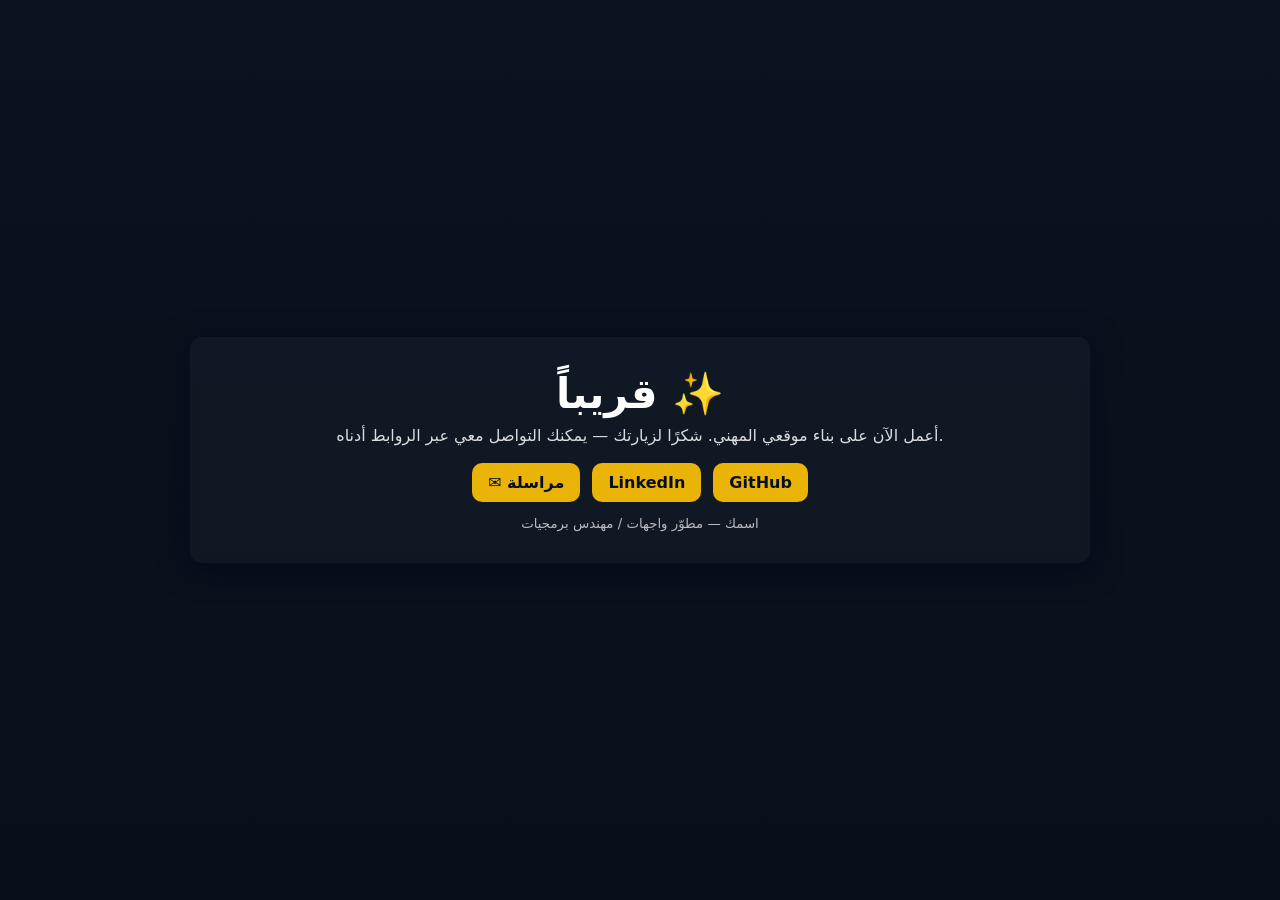
==== index.html @ 77dde168 "#1, feat, add random AI generated Coming soon page" ====
<!doctype html>
<html lang="ar">
<head>
  <meta charset="utf-8" />
  <meta name="viewport" content="width=device-width,initial-scale=1" />
  <title>قريباً — [isaif.om]</title>
  <style>
    :root{--bg:#0b1220;--card:#0f1724;--accent:#eab308}
    *{box-sizing:border-box;margin:0;padding:0}
    body{font-family:system-ui,-apple-system,"Segoe UI",Roboto,"Noto Sans",Arial;min-height:100vh;
         display:flex;align-items:center;justify-content:center;background:linear-gradient(180deg,var(--bg),#07101a);color:#fff;padding:24px}
    .card{max-width:900px;width:100%;background:rgba(255,255,255,0.03);padding:32px;border-radius:12px;backdrop-filter:blur(6px);
          box-shadow:0 6px 30px rgba(2,6,23,0.6);text-align:center}
    h1{font-size:2.2rem;margin-bottom:8px}
    p.lead{opacity:.85;margin-bottom:18px}
    .links{display:flex;gap:12px;justify-content:center;flex-wrap:wrap;margin-top:18px}
    .btn{padding:10px 16px;border-radius:10px;background:var(--accent);color:#07101a;font-weight:600;text-decoration:none}
    small{display:block;margin-top:14px;opacity:.7}
    @media(min-width:700px){h1{font-size:2.6rem}}
  </style>
</head>
<body>
  <div class="card">
    <h1>قريباً ✨</h1>
    <p class="lead">أعمل الآن على بناء موقعي المهني. شكرًا لزيارتك — يمكنك التواصل معي عبر الروابط أدناه.</p>

    <div class="links">
      <a class="btn" href="mailto:saifh.hamami@gmail.com">✉️ مراسلة</a>
      <a class="btn" href="www.linkedin.com/in/saif-al-hamami" target="_blank" rel="noopener">LinkedIn</a>
      <a class="btn" href="https://github.com/Saif-hamed" target="_blank" rel="noopener">GitHub</a>
    </div>

    <small>اسمك — مطوّر واجهات / مهندس برمجيات</small>
  </div>
</body>
</html>
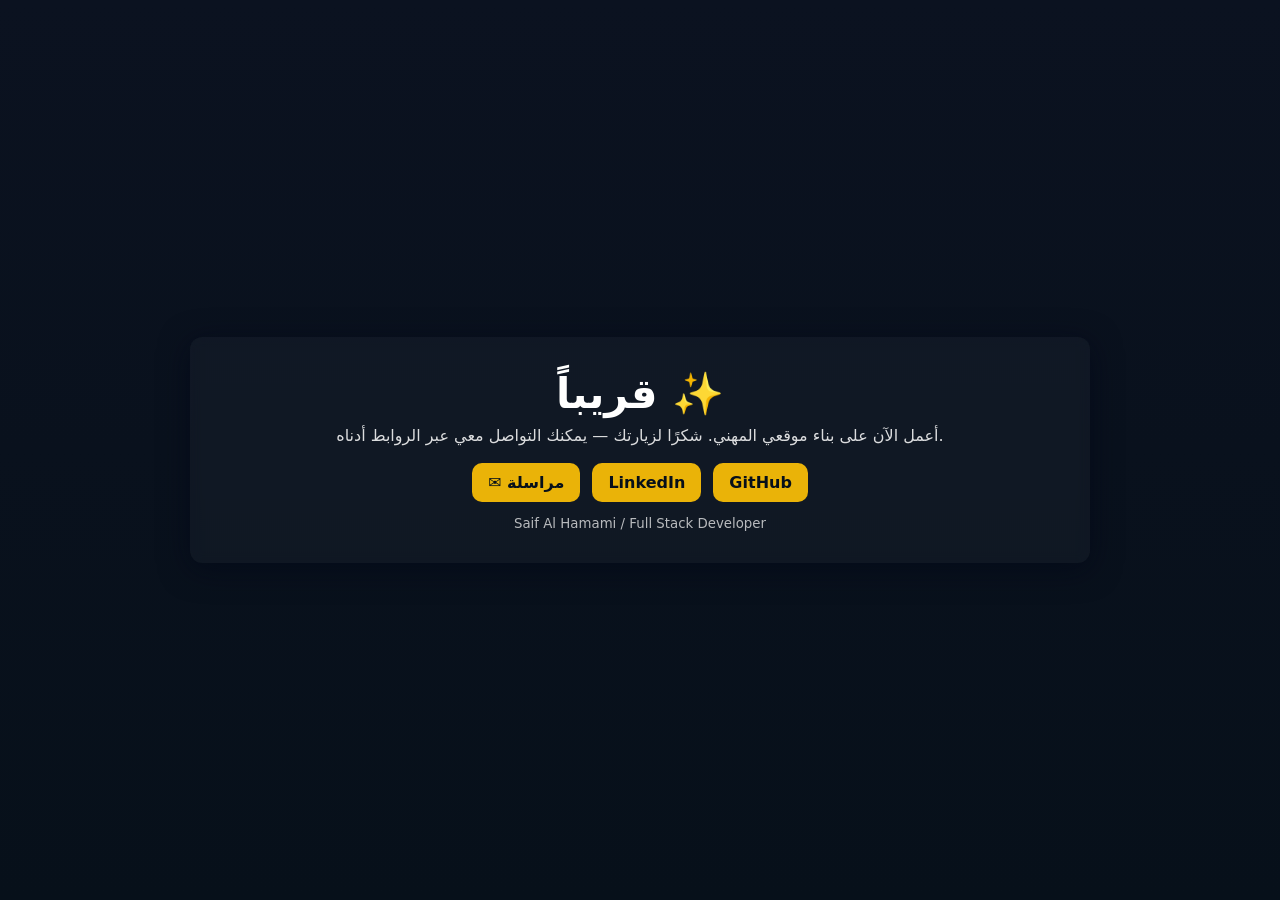
==== commit c184ced3: "#3, change the name" ====
--- a/index.html
+++ b/index.html
@@ -26,11 +26,11 @@
 
     <div class="links">
       <a class="btn" href="mailto:saifh.hamami@gmail.com">✉️ مراسلة</a>
-      <a class="btn" href="www.linkedin.com/in/saif-al-hamami" target="_blank" rel="noopener">LinkedIn</a>
+      <a class="btn" href="https://www.linkedin.com/in/saif-al-hamami" target="_blank" rel="noopener">LinkedIn</a>
       <a class="btn" href="https://github.com/Saif-hamed" target="_blank" rel="noopener">GitHub</a>
     </div>
 
-    <small>اسمك — مطوّر واجهات / مهندس برمجيات</small>
+    <small>Saif Al Hamami / Full Stack Developer</small>
   </div>
 </body>
 </html>
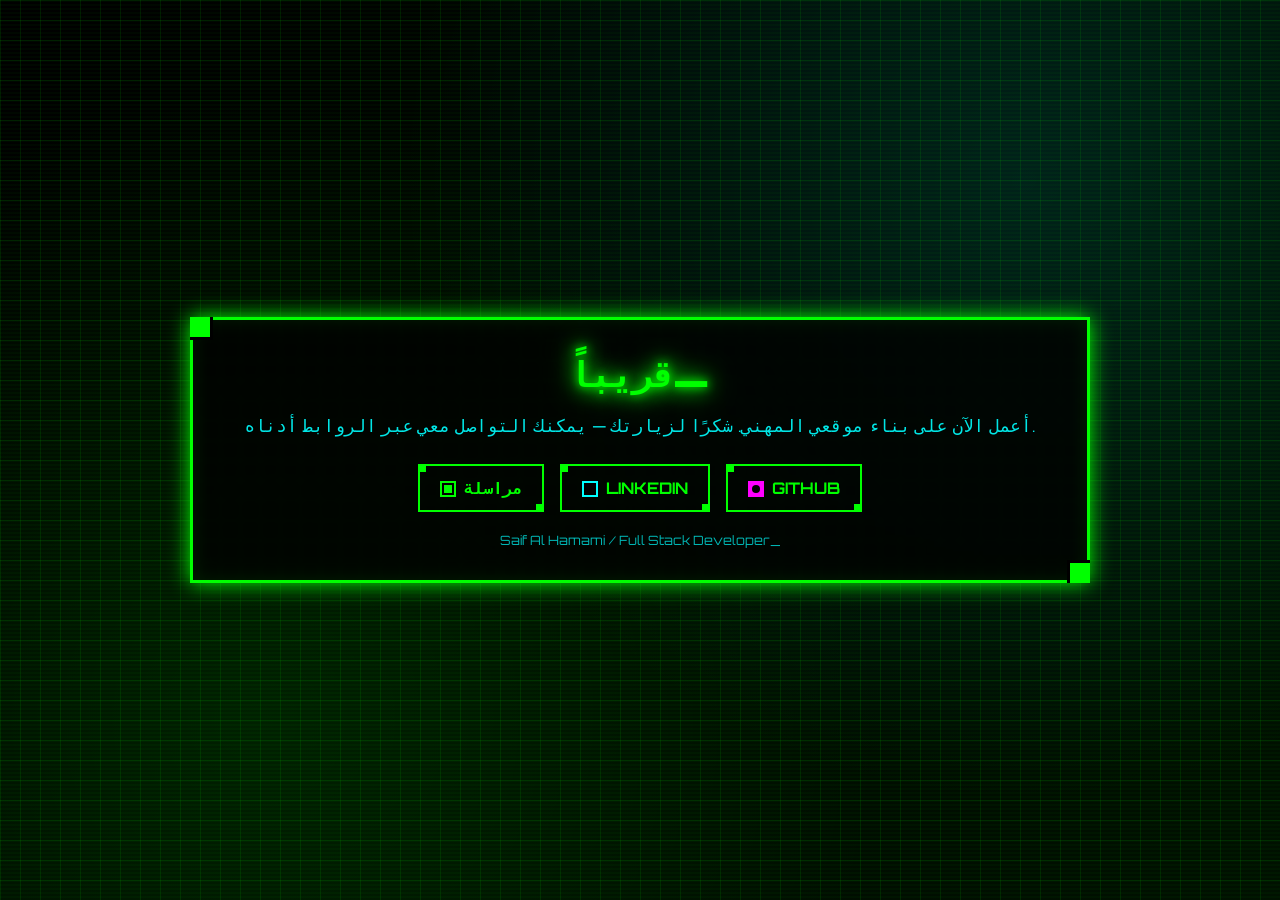
==== commit 47c05c0b: "#4, change theme" ====
--- a/index.html
+++ b/index.html
@@ -4,33 +4,479 @@
   <meta charset="utf-8" />
   <meta name="viewport" content="width=device-width,initial-scale=1" />
   <title>قريباً — [isaif.om]</title>
+  <link rel="preconnect" href="https://fonts.googleapis.com">
+  <link rel="preconnect" href="https://fonts.gstatic.com" crossorigin>
+  <link href="https://fonts.googleapis.com/css2?family=Orbitron:wght@400;700;900&family=Press+Start+2P&display=swap" rel="stylesheet">
   <style>
-    :root{--bg:#0b1220;--card:#0f1724;--accent:#eab308}
-    *{box-sizing:border-box;margin:0;padding:0}
-    body{font-family:system-ui,-apple-system,"Segoe UI",Roboto,"Noto Sans",Arial;min-height:100vh;
-         display:flex;align-items:center;justify-content:center;background:linear-gradient(180deg,var(--bg),#07101a);color:#fff;padding:24px}
-    .card{max-width:900px;width:100%;background:rgba(255,255,255,0.03);padding:32px;border-radius:12px;backdrop-filter:blur(6px);
-          box-shadow:0 6px 30px rgba(2,6,23,0.6);text-align:center}
-    h1{font-size:2.2rem;margin-bottom:8px}
-    p.lead{opacity:.85;margin-bottom:18px}
-    .links{display:flex;gap:12px;justify-content:center;flex-wrap:wrap;margin-top:18px}
-    .btn{padding:10px 16px;border-radius:10px;background:var(--accent);color:#07101a;font-weight:600;text-decoration:none}
-    small{display:block;margin-top:14px;opacity:.7}
-    @media(min-width:700px){h1{font-size:2.6rem}}
+    :root{
+      --bg-primary: #000000;
+      --bg-secondary: #001100;
+      --accent-green: #00FF00;
+      --accent-cyan: #00FFFF;
+      --accent-magenta: #FF00FF;
+      --accent-amber: #FFB000;
+      --text-primary: #00FF00;
+      --text-secondary: #00FFFF;
+      --border-color: #333333;
+    }
+    
+    * {
+      box-sizing: border-box;
+      margin: 0;
+      padding: 0;
+      image-rendering: pixelated;
+      image-rendering: -moz-crisp-edges;
+      image-rendering: crisp-edges;
+    }
+    
+    body {
+      font-family: 'Orbitron', monospace;
+      min-height: 100vh;
+      display: flex;
+      align-items: center;
+      justify-content: center;
+      background: 
+        radial-gradient(circle at 20% 80%, rgba(0, 255, 0, 0.1) 0%, transparent 50%),
+        radial-gradient(circle at 80% 20%, rgba(0, 255, 255, 0.1) 0%, transparent 50%),
+        linear-gradient(135deg, var(--bg-primary) 0%, var(--bg-secondary) 100%);
+      color: var(--text-primary);
+      padding: 24px;
+      position: relative;
+      overflow-x: hidden;
+    }
+    
+    /* Pixelated grid background */
+    body::before {
+      content: '';
+      position: fixed;
+      top: 0;
+      left: 0;
+      width: 100%;
+      height: 100%;
+      background-image: 
+        linear-gradient(rgba(0, 255, 0, 0.1) 1px, transparent 1px),
+        linear-gradient(90deg, rgba(0, 255, 0, 0.1) 1px, transparent 1px);
+      background-size: 20px 20px;
+      z-index: -1;
+      animation: grid-move 20s linear infinite;
+    }
+    
+    /* CRT scan lines effect */
+    body::after {
+      content: '';
+      position: fixed;
+      top: 0;
+      left: 0;
+      width: 100%;
+      height: 100%;
+      background: repeating-linear-gradient(
+        0deg,
+        transparent,
+        transparent 2px,
+        rgba(0, 255, 0, 0.03) 2px,
+        rgba(0, 255, 0, 0.03) 4px
+      );
+      z-index: -1;
+      pointer-events: none;
+    }
+    
+    @keyframes grid-move {
+      0% { transform: translate(0, 0); }
+      100% { transform: translate(20px, 20px); }
+    }
+    
+    .card {
+      max-width: 900px;
+      width: 100%;
+      background: rgba(0, 0, 0, 0.8);
+      padding: 32px;
+      border: 3px solid var(--accent-green);
+      border-radius: 0;
+      text-align: center;
+      position: relative;
+      box-shadow: 
+        0 0 20px var(--accent-green),
+        inset 0 0 20px rgba(0, 255, 0, 0.1);
+      backdrop-filter: blur(2px);
+    }
+    
+    /* Pixelated corner decorations */
+    .card::before,
+    .card::after {
+      content: '';
+      position: absolute;
+      width: 20px;
+      height: 20px;
+      background: var(--accent-green);
+    }
+    
+    .card::before {
+      top: -3px;
+      left: -3px;
+      border-right: 3px solid var(--bg-primary);
+      border-bottom: 3px solid var(--bg-primary);
+    }
+    
+    .card::after {
+      bottom: -3px;
+      right: -3px;
+      border-left: 3px solid var(--bg-primary);
+      border-top: 3px solid var(--bg-primary);
+    }
+    
+    h1 {
+      font-family: 'Press Start 2P', monospace;
+      font-size: 1.8rem;
+      margin-bottom: 16px;
+      color: var(--accent-green);
+      text-shadow: 
+        0 0 10px var(--accent-green),
+        0 0 20px var(--accent-green),
+        0 0 30px var(--accent-green);
+      animation: glow-pulse 2s ease-in-out infinite alternate;
+    }
+    
+    @keyframes glow-pulse {
+      from { 
+        text-shadow: 
+          0 0 10px var(--accent-green),
+          0 0 20px var(--accent-green),
+          0 0 30px var(--accent-green);
+      }
+      to { 
+        text-shadow: 
+          0 0 20px var(--accent-green),
+          0 0 30px var(--accent-green),
+          0 0 40px var(--accent-green);
+      }
+    }
+    
+    p.lead {
+      color: var(--text-secondary);
+      margin-bottom: 24px;
+      font-size: 1rem;
+      line-height: 1.6;
+      opacity: 0.9;
+    }
+    
+    .links {
+      display: flex;
+      gap: 16px;
+      justify-content: center;
+      flex-wrap: wrap;
+      margin-top: 24px;
+    }
+    
+    .btn {
+      padding: 12px 20px;
+      border: 2px solid var(--accent-green);
+      background: transparent;
+      color: var(--accent-green);
+      font-family: 'Orbitron', monospace;
+      font-weight: 700;
+      text-decoration: none;
+      text-transform: uppercase;
+      position: relative;
+      transition: all 0.3s ease;
+      border-radius: 0;
+      cursor: pointer;
+      display: inline-block;
+    }
+    
+    .btn:hover {
+      background: var(--accent-green);
+      color: var(--bg-primary);
+      box-shadow: 
+        0 0 15px var(--accent-green),
+        inset 0 0 15px rgba(0, 255, 0, 0.3);
+      transform: translateY(-2px);
+    }
+    
+    .btn:active {
+      transform: translateY(0);
+    }
+    
+    /* Pixelated button corners */
+    .btn::before,
+    .btn::after {
+      content: '';
+      position: absolute;
+      width: 8px;
+      height: 8px;
+      background: var(--accent-green);
+    }
+    
+    .btn::before {
+      top: -2px;
+      left: -2px;
+    }
+    
+    .btn::after {
+      bottom: -2px;
+      right: -2px;
+    }
+    
+    .btn:hover::before,
+    .btn:hover::after {
+      background: var(--bg-primary);
+    }
+    
+    small {
+      display: block;
+      margin-top: 20px;
+      opacity: 0.7;
+      color: var(--accent-cyan);
+      font-size: 0.8rem;
+    }
+    
+    /* Blinking cursor effect */
+    .cursor-blink {
+      animation: blink 1s infinite;
+    }
+    
+    @keyframes blink {
+      0%, 50% { opacity: 1; }
+      51%, 100% { opacity: 0; }
+    }
+    
+    /* Pixel art icons */
+    .pixel-icon {
+      display: inline-block;
+      width: 16px;
+      height: 16px;
+      margin-right: 8px;
+      vertical-align: middle;
+    }
+    
+    .icon-email {
+      background: var(--accent-green);
+      position: relative;
+    }
+    
+    .icon-email::before {
+      content: '';
+      position: absolute;
+      top: 2px;
+      left: 2px;
+      right: 2px;
+      bottom: 2px;
+      border: 2px solid var(--bg-primary);
+    }
+    
+    .icon-linkedin {
+      background: var(--accent-cyan);
+      position: relative;
+    }
+    
+    .icon-linkedin::before {
+      content: '';
+      position: absolute;
+      top: 2px;
+      left: 2px;
+      right: 2px;
+      bottom: 2px;
+      background: var(--bg-primary);
+    }
+    
+    .icon-github {
+      background: var(--accent-magenta);
+      position: relative;
+    }
+    
+    .icon-github::before {
+      content: '';
+      position: absolute;
+      top: 4px;
+      left: 4px;
+      right: 4px;
+      bottom: 4px;
+      background: var(--bg-primary);
+      border-radius: 50%;
+    }
+    
+    /* Programming code tiles animation */
+    .code-tile {
+      position: fixed;
+      pointer-events: none;
+      z-index: 1000;
+      font-family: 'Press Start 2P', monospace;
+      font-size: 8px;
+      color: var(--accent-green);
+      text-shadow: 0 0 5px var(--accent-green);
+      opacity: 0;
+      animation: tile-fade 3s ease-out forwards;
+      user-select: none;
+      background: rgba(0, 0, 0, 0.8);
+      padding: 2px 4px;
+      border: 1px solid var(--accent-green);
+      border-radius: 0;
+      white-space: nowrap;
+    }
+    
+    @keyframes tile-fade {
+      0% {
+        opacity: 1;
+        transform: translateY(0) scale(1);
+      }
+      100% {
+        opacity: 0;
+        transform: translateY(-50px) scale(0.8);
+      }
+    }
+    
+    /* Different colors for different code types */
+    .code-tile.html { color: #FF6B6B; text-shadow: 0 0 5px #FF6B6B; border-color: #FF6B6B; }
+    .code-tile.css { color: #4ECDC4; text-shadow: 0 0 5px #4ECDC4; border-color: #4ECDC4; }
+    .code-tile.js { color: #FFE66D; text-shadow: 0 0 5px #FFE66D; border-color: #FFE66D; }
+    .code-tile.python { color: #95E1D3; text-shadow: 0 0 5px #95E1D3; border-color: #95E1D3; }
+    .code-tile.sql { color: #F38BA8; text-shadow: 0 0 5px #F38BA8; border-color: #F38BA8; }
+    .code-tile.git { color: #FFB6C1; text-shadow: 0 0 5px #FFB6C1; border-color: #FFB6C1; }
+    
+    /* Responsive design */
+    @media (min-width: 700px) {
+      h1 { font-size: 2.2rem; }
+      p.lead { font-size: 1.1rem; }
+    }
+    
+    @media (max-width: 600px) {
+      .links {
+        flex-direction: column;
+        align-items: center;
+      }
+      .btn {
+        width: 200px;
+      }
+      .code-tile {
+        font-size: 6px;
+      }
+    }
   </style>
 </head>
 <body>
   <div class="card">
-    <h1>قريباً ✨</h1>
+    <h1>قريباً<span class="cursor-blink">_</span></h1>
     <p class="lead">أعمل الآن على بناء موقعي المهني. شكرًا لزيارتك — يمكنك التواصل معي عبر الروابط أدناه.</p>
 
     <div class="links">
-      <a class="btn" href="mailto:saifh.hamami@gmail.com">✉️ مراسلة</a>
-      <a class="btn" href="https://www.linkedin.com/in/saif-al-hamami" target="_blank" rel="noopener">LinkedIn</a>
-      <a class="btn" href="https://github.com/Saif-hamed" target="_blank" rel="noopener">GitHub</a>
+      <a class="btn" href="mailto:saifh.hamami@gmail.com">
+        <span class="pixel-icon icon-email"></span>مراسلة
+      </a>
+      <a class="btn" href="https://www.linkedin.com/in/saif-al-hamami" target="_blank" rel="noopener">
+        <span class="pixel-icon icon-linkedin"></span>LinkedIn
+      </a>
+      <a class="btn" href="https://github.com/Saif-hamed" target="_blank" rel="noopener">
+        <span class="pixel-icon icon-github"></span>GitHub
+      </a>
     </div>
 
-    <small>Saif Al Hamami / Full Stack Developer</small>
+    <small>Saif Al Hamami / Full Stack Developer<span class="cursor-blink">_</span></small>
   </div>
+
+  <script>
+    // Programming code snippets for the mouse animation
+    const codeSnippets = {
+      html: [
+        '<div>', '</div>', '<span>', '<p>', '<h1>', '<a href>', '<img src>', '<button>', '<input>', '<form>',
+        '<nav>', '<header>', '<footer>', '<section>', '<article>', '<aside>', '<main>', '<canvas>'
+      ],
+      css: [
+        'color: #fff', 'background: #000', 'margin: 0', 'padding: 10px', 'border: 1px', 'display: flex',
+        'position: absolute', 'width: 100%', 'height: 100vh', 'font-size: 16px', 'text-align: center',
+        'border-radius: 5px', 'box-shadow: 0 0', 'transition: all', 'animation: fade', '@media (max-width)',
+        'grid-template-columns', 'flex-direction: column', 'justify-content: center', 'align-items: center'
+      ],
+      js: [
+        'function() {}', 'const x = 0', 'let y = []', 'if (true) {}', 'for (let i = 0)', 'console.log()',
+        'document.querySelector', 'addEventListener', 'setTimeout(() =>', 'Promise.resolve', 'async function',
+        'try { } catch', 'return false', 'JSON.parse()', 'Math.random()', 'Date.now()', 'localStorage.setItem',
+        'fetch(url)', 'then(response =>', 'catch(error =>'
+      ],
+      python: [
+        'def function():', 'import os', 'from typing import', 'if __name__ == "__main__":', 'try: except:',
+        'for i in range():', 'list.append()', 'dict.get()', 'str.split()', 'len(array)', 'print("hello")',
+        'class MyClass:', 'self.variable =', 'return True', 'lambda x: x', 'with open() as f:', 'json.loads()',
+        'requests.get()', 'pandas.DataFrame', 'numpy.array'
+      ],
+      sql: [
+        'SELECT * FROM', 'WHERE id = 1', 'INSERT INTO table', 'UPDATE table SET', 'DELETE FROM table',
+        'JOIN table ON', 'GROUP BY column', 'ORDER BY name', 'LIMIT 10', 'COUNT(*)', 'SUM(price)',
+        'AVG(rating)', 'MAX(date)', 'MIN(value)', 'DISTINCT name', 'HAVING count > 5', 'UNION SELECT',
+        'CREATE TABLE', 'ALTER TABLE', 'DROP TABLE'
+      ],
+      git: [
+        'git init', 'git add .', 'git commit -m', 'git push origin', 'git pull origin', 'git status',
+        'git log --oneline', 'git branch', 'git checkout', 'git merge', 'git clone', 'git remote add',
+        'git fetch', 'git rebase', 'git stash', 'git diff', 'git reset --hard', 'git revert'
+      ]
+    };
+
+    let mouseX = 0;
+    let mouseY = 0;
+    let animationTimeout;
+
+    // Track mouse movement
+    document.addEventListener('mousemove', (e) => {
+      mouseX = e.clientX;
+      mouseY = e.clientY;
+      
+      // Clear existing timeout
+      clearTimeout(animationTimeout);
+      
+      // Start animation with delay
+      animationTimeout = setTimeout(() => {
+        createCodeTile();
+      }, 100);
+    });
+
+    function createCodeTile() {
+      // Get random code type
+      const codeTypes = Object.keys(codeSnippets);
+      const randomType = codeTypes[Math.floor(Math.random() * codeTypes.length)];
+      
+      // Get random snippet from that type
+      const snippets = codeSnippets[randomType];
+      const randomSnippet = snippets[Math.floor(Math.random() * snippets.length)];
+      
+      // Create tile element
+      const tile = document.createElement('div');
+      tile.className = `code-tile ${randomType}`;
+      tile.textContent = randomSnippet;
+      
+      // Position tile near mouse with some randomness
+      const offsetX = (Math.random() - 0.5) * 100;
+      const offsetY = (Math.random() - 0.5) * 100;
+      
+      tile.style.left = (mouseX + offsetX) + 'px';
+      tile.style.top = (mouseY + offsetY) + 'px';
+      
+      // Add to page
+      document.body.appendChild(tile);
+      
+      // Remove tile after animation completes
+      setTimeout(() => {
+        if (tile.parentNode) {
+          tile.parentNode.removeChild(tile);
+        }
+      }, 3000);
+    }
+
+    // Add some initial tiles on page load
+    window.addEventListener('load', () => {
+      for (let i = 0; i < 5; i++) {
+        setTimeout(() => {
+          createCodeTile();
+        }, i * 500);
+      }
+    });
+
+    // Create tiles periodically even without mouse movement
+    setInterval(() => {
+      if (Math.random() < 0.3) { // 30% chance every 2 seconds
+        mouseX = Math.random() * window.innerWidth;
+        mouseY = Math.random() * window.innerHeight;
+        createCodeTile();
+      }
+    }, 2000);
+  </script>
 </body>
 </html>
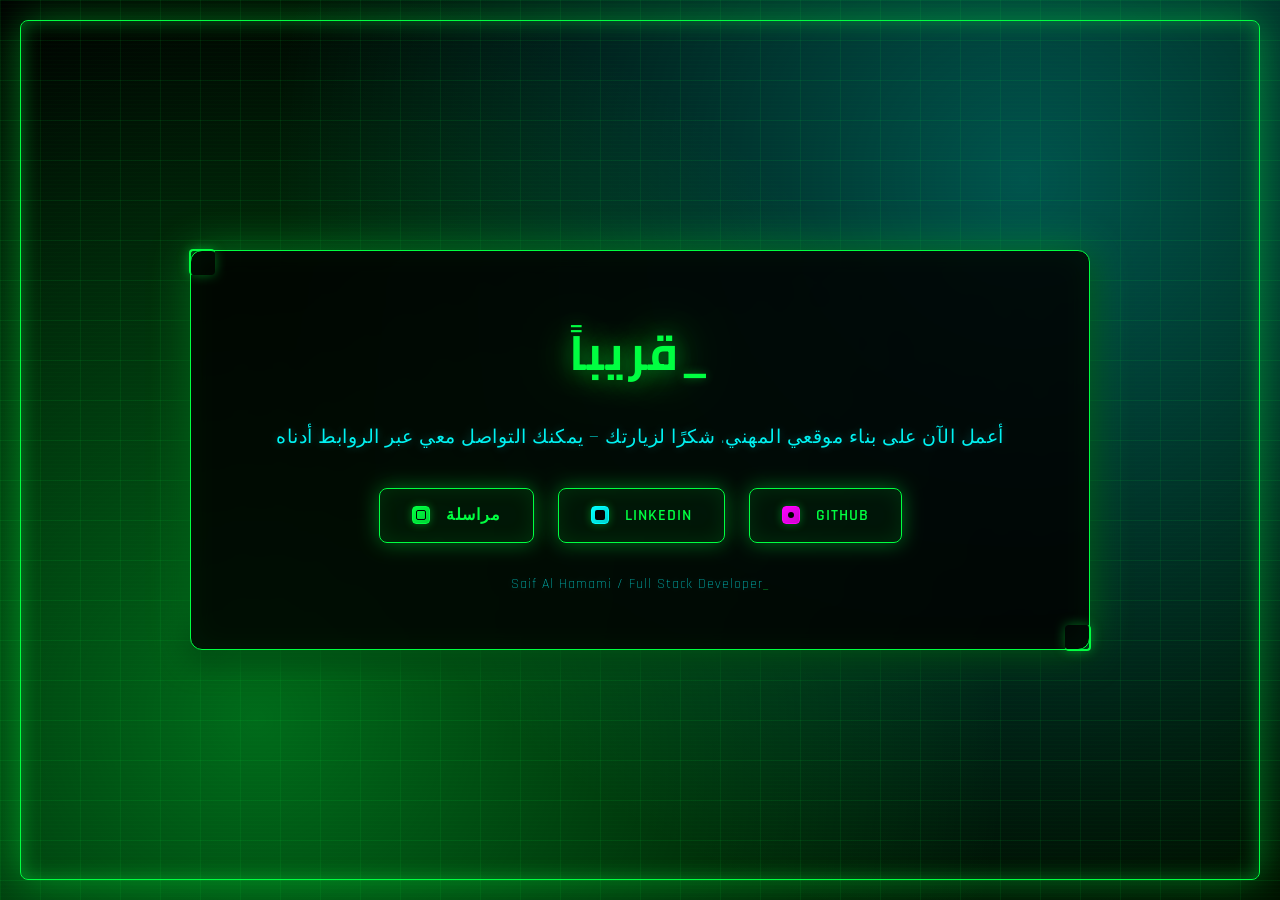
==== commit 80b0fef7: "#5, enhance the theme" ====
--- a/index.html
+++ b/index.html
@@ -6,38 +6,40 @@
   <title>قريباً — [isaif.om]</title>
   <link rel="preconnect" href="https://fonts.googleapis.com">
   <link rel="preconnect" href="https://fonts.gstatic.com" crossorigin>
-  <link href="https://fonts.googleapis.com/css2?family=Orbitron:wght@400;700;900&family=Press+Start+2P&display=swap" rel="stylesheet">
+  <link href="https://fonts.googleapis.com/css2?family=Cairo:wght@300;400;600;700&family=Orbitron:wght@400;700;900&family=Rajdhani:wght@300;400;500;600;700&display=swap" rel="stylesheet">
   <style>
     :root{
       --bg-primary: #000000;
       --bg-secondary: #001100;
-      --accent-green: #00FF00;
+      --accent-green: #00FF41;
       --accent-cyan: #00FFFF;
       --accent-magenta: #FF00FF;
       --accent-amber: #FFB000;
-      --text-primary: #00FF00;
+      --text-primary: #00FF41;
       --text-secondary: #00FFFF;
       --border-color: #333333;
+      --glow-primary: rgba(0, 255, 65, 0.4);
+      --glow-secondary: rgba(0, 255, 255, 0.3);
+      --shadow-deep: rgba(0, 0, 0, 0.8);
     }
     
     * {
       box-sizing: border-box;
       margin: 0;
       padding: 0;
-      image-rendering: pixelated;
-      image-rendering: -moz-crisp-edges;
-      image-rendering: crisp-edges;
+      -webkit-font-smoothing: antialiased;
+      -moz-osx-font-smoothing: grayscale;
     }
     
     body {
-      font-family: 'Orbitron', monospace;
+      font-family: 'Rajdhani', sans-serif;
       min-height: 100vh;
       display: flex;
       align-items: center;
       justify-content: center;
       background: 
-        radial-gradient(circle at 20% 80%, rgba(0, 255, 0, 0.1) 0%, transparent 50%),
-        radial-gradient(circle at 80% 20%, rgba(0, 255, 255, 0.1) 0%, transparent 50%),
+        radial-gradient(circle at 20% 80%, var(--glow-primary) 0%, transparent 60%),
+        radial-gradient(circle at 80% 20%, var(--glow-secondary) 0%, transparent 60%),
         linear-gradient(135deg, var(--bg-primary) 0%, var(--bg-secondary) 100%);
       color: var(--text-primary);
       padding: 24px;
@@ -45,7 +47,7 @@
       overflow-x: hidden;
     }
     
-    /* Pixelated grid background */
+    /* Animated grid background with soft glow */
     body::before {
       content: '';
       position: fixed;
@@ -54,14 +56,15 @@
       width: 100%;
       height: 100%;
       background-image: 
-        linear-gradient(rgba(0, 255, 0, 0.1) 1px, transparent 1px),
-        linear-gradient(90deg, rgba(0, 255, 0, 0.1) 1px, transparent 1px);
-      background-size: 20px 20px;
-      z-index: -1;
-      animation: grid-move 20s linear infinite;
-    }
-    
-    /* CRT scan lines effect */
+        linear-gradient(rgba(0, 255, 65, 0.08) 1px, transparent 1px),
+        linear-gradient(90deg, rgba(0, 255, 65, 0.08) 1px, transparent 1px);
+      background-size: 40px 40px;
+      z-index: -2;
+      animation: grid-move 30s linear infinite;
+      filter: blur(0.5px);
+    }
+    
+    /* Animated scanlines with subtle glow */
     body::after {
       content: '';
       position: fixed;
@@ -72,290 +75,432 @@
       background: repeating-linear-gradient(
         0deg,
         transparent,
-        transparent 2px,
-        rgba(0, 255, 0, 0.03) 2px,
-        rgba(0, 255, 0, 0.03) 4px
+        transparent 3px,
+        rgba(0, 255, 65, 0.02) 3px,
+        rgba(0, 255, 65, 0.02) 4px
       );
       z-index: -1;
       pointer-events: none;
+      animation: scanline-move 2s linear infinite;
+    }
+    
+    /* Viewport frame */
+    .viewport-frame {
+      position: fixed;
+      top: 20px;
+      left: 20px;
+      right: 20px;
+      bottom: 20px;
+      border: 1px solid var(--accent-green);
+      border-radius: 8px;
+      z-index: 10;
+      pointer-events: none;
+      box-shadow: 
+        inset 0 0 20px var(--glow-primary),
+        0 0 40px var(--glow-primary);
+      animation: frame-pulse 4s ease-in-out infinite alternate;
     }
     
     @keyframes grid-move {
       0% { transform: translate(0, 0); }
-      100% { transform: translate(20px, 20px); }
+      100% { transform: translate(40px, 40px); }
+    }
+    
+    @keyframes scanline-move {
+      0% { transform: translateY(0); }
+      100% { transform: translateY(4px); }
+    }
+    
+    @keyframes frame-pulse {
+      0% { 
+        box-shadow: 
+          inset 0 0 20px var(--glow-primary),
+          0 0 40px var(--glow-primary);
+      }
+      100% { 
+        box-shadow: 
+          inset 0 0 30px var(--glow-primary),
+          0 0 60px var(--glow-primary);
+      }
     }
     
     .card {
       max-width: 900px;
       width: 100%;
-      background: rgba(0, 0, 0, 0.8);
-      padding: 32px;
-      border: 3px solid var(--accent-green);
-      border-radius: 0;
+      background: rgba(0, 0, 0, 0.85);
+      padding: 48px 40px;
+      border: 1px solid var(--accent-green);
+      border-radius: 12px;
       text-align: center;
       position: relative;
       box-shadow: 
-        0 0 20px var(--accent-green),
-        inset 0 0 20px rgba(0, 255, 0, 0.1);
-      backdrop-filter: blur(2px);
-    }
-    
-    /* Pixelated corner decorations */
+        0 0 40px var(--glow-primary),
+        inset 0 0 30px rgba(0, 255, 65, 0.05),
+        0 8px 32px var(--shadow-deep);
+      backdrop-filter: blur(8px);
+      animation: card-glow 3s ease-in-out infinite alternate;
+      transform: translateY(0);
+      transition: all 0.3s ease;
+    }
+    
+    .card:hover {
+      transform: translateY(-4px);
+      box-shadow: 
+        0 0 60px var(--glow-primary),
+        inset 0 0 40px rgba(0, 255, 65, 0.08),
+        0 12px 48px var(--shadow-deep);
+    }
+    
+    /* Cyber corner decorations */
     .card::before,
     .card::after {
       content: '';
       position: absolute;
-      width: 20px;
-      height: 20px;
-      background: var(--accent-green);
+      width: 24px;
+      height: 24px;
+      border: 2px solid var(--accent-green);
+      border-radius: 4px;
+      box-shadow: 0 0 12px var(--glow-primary);
     }
     
     .card::before {
-      top: -3px;
-      left: -3px;
-      border-right: 3px solid var(--bg-primary);
-      border-bottom: 3px solid var(--bg-primary);
+      top: -2px;
+      left: -2px;
+      border-right: none;
+      border-bottom: none;
     }
     
     .card::after {
-      bottom: -3px;
-      right: -3px;
-      border-left: 3px solid var(--bg-primary);
-      border-top: 3px solid var(--bg-primary);
+      bottom: -2px;
+      right: -2px;
+      border-left: none;
+      border-top: none;
+    }
+    
+    @keyframes card-glow {
+      0% { 
+        box-shadow: 
+          0 0 40px var(--glow-primary),
+          inset 0 0 30px rgba(0, 255, 65, 0.05),
+          0 8px 32px var(--shadow-deep);
+      }
+      100% { 
+        box-shadow: 
+          0 0 60px var(--glow-primary),
+          inset 0 0 40px rgba(0, 255, 65, 0.08),
+          0 8px 32px var(--shadow-deep);
+      }
     }
     
     h1 {
-      font-family: 'Press Start 2P', monospace;
-      font-size: 1.8rem;
-      margin-bottom: 16px;
+      font-family: 'Cairo', sans-serif;
+      font-weight: 700;
+      font-size: 2.5rem;
+      margin-bottom: 24px;
       color: var(--accent-green);
       text-shadow: 
-        0 0 10px var(--accent-green),
-        0 0 20px var(--accent-green),
-        0 0 30px var(--accent-green);
-      animation: glow-pulse 2s ease-in-out infinite alternate;
+        0 0 20px var(--glow-primary),
+        0 0 40px var(--glow-primary),
+        0 0 60px var(--glow-primary);
+      animation: glow-pulse 3s ease-in-out infinite alternate;
+      position: relative;
+      letter-spacing: 2px;
+    }
+    
+    /* Animated underline for Arabic text */
+    h1::after {
+      content: '';
+      position: absolute;
+      bottom: -8px;
+      left: 50%;
+      transform: translateX(-50%);
+      width: 0;
+      height: 3px;
+      background: linear-gradient(90deg, transparent, var(--accent-green), transparent);
+      box-shadow: 0 0 10px var(--glow-primary);
+      animation: underline-load 4s ease-in-out infinite;
     }
     
     @keyframes glow-pulse {
-      from { 
+      0% { 
         text-shadow: 
-          0 0 10px var(--accent-green),
-          0 0 20px var(--accent-green),
-          0 0 30px var(--accent-green);
-      }
-      to { 
+          0 0 20px var(--glow-primary),
+          0 0 40px var(--glow-primary),
+          0 0 60px var(--glow-primary);
+      }
+      100% { 
         text-shadow: 
-          0 0 20px var(--accent-green),
-          0 0 30px var(--accent-green),
-          0 0 40px var(--accent-green);
-      }
+          0 0 30px var(--glow-primary),
+          0 0 60px var(--glow-primary),
+          0 0 80px var(--glow-primary);
+      }
+    }
+    
+    @keyframes underline-load {
+      0%, 100% { width: 0; opacity: 0; }
+      50% { width: 80%; opacity: 1; }
     }
     
     p.lead {
       color: var(--text-secondary);
-      margin-bottom: 24px;
-      font-size: 1rem;
-      line-height: 1.6;
-      opacity: 0.9;
+      margin-bottom: 32px;
+      font-size: 1.1rem;
+      line-height: 1.8;
+      opacity: 0.95;
+      font-weight: 300;
+      letter-spacing: 0.5px;
+      text-shadow: 0 0 10px var(--glow-secondary);
     }
     
     .links {
       display: flex;
-      gap: 16px;
+      gap: 24px;
       justify-content: center;
       flex-wrap: wrap;
-      margin-top: 24px;
+      margin-top: 32px;
     }
     
     .btn {
-      padding: 12px 20px;
-      border: 2px solid var(--accent-green);
-      background: transparent;
+      padding: 16px 32px;
+      border: 1px solid var(--accent-green);
+      background: rgba(0, 255, 65, 0.05);
       color: var(--accent-green);
-      font-family: 'Orbitron', monospace;
-      font-weight: 700;
+      font-family: 'Rajdhani', sans-serif;
+      font-weight: 600;
+      font-size: 1rem;
       text-decoration: none;
       text-transform: uppercase;
+      letter-spacing: 1px;
       position: relative;
-      transition: all 0.3s ease;
-      border-radius: 0;
+      transition: all 0.4s cubic-bezier(0.25, 0.46, 0.45, 0.94);
+      border-radius: 8px;
       cursor: pointer;
-      display: inline-block;
+      display: inline-flex;
+      align-items: center;
+      gap: 8px;
+      overflow: hidden;
+      box-shadow: 
+        0 0 20px var(--glow-primary),
+        inset 0 0 20px rgba(0, 255, 65, 0.1);
+    }
+    
+    .btn::before {
+      content: '';
+      position: absolute;
+      top: 0;
+      left: -100%;
+      width: 100%;
+      height: 100%;
+      background: linear-gradient(90deg, transparent, var(--glow-primary), transparent);
+      transition: left 0.6s ease;
     }
     
     .btn:hover {
-      background: var(--accent-green);
-      color: var(--bg-primary);
+      background: rgba(0, 255, 65, 0.1);
+      color: var(--accent-green);
       box-shadow: 
-        0 0 15px var(--accent-green),
-        inset 0 0 15px rgba(0, 255, 0, 0.3);
-      transform: translateY(-2px);
+        0 0 40px var(--glow-primary),
+        inset 0 0 30px rgba(0, 255, 65, 0.2),
+        0 8px 24px var(--shadow-deep);
+      transform: translateY(-3px) scale(1.05);
+      border-color: var(--accent-green);
+    }
+    
+    .btn:hover::before {
+      left: 100%;
     }
     
     .btn:active {
-      transform: translateY(0);
-    }
-    
-    /* Pixelated button corners */
-    .btn::before,
+      transform: translateY(-1px) scale(1.02);
+    }
+    
+    /* Modern cyber button corners */
     .btn::after {
       content: '';
       position: absolute;
-      width: 8px;
-      height: 8px;
-      background: var(--accent-green);
-    }
-    
-    .btn::before {
-      top: -2px;
-      left: -2px;
-    }
-    
-    .btn::after {
-      bottom: -2px;
-      right: -2px;
-    }
-    
-    .btn:hover::before,
+      top: -1px;
+      left: -1px;
+      right: -1px;
+      bottom: -1px;
+      background: linear-gradient(45deg, var(--accent-green), transparent, var(--accent-green));
+      border-radius: 8px;
+      z-index: -1;
+      opacity: 0;
+      transition: opacity 0.3s ease;
+    }
+    
     .btn:hover::after {
-      background: var(--bg-primary);
+      opacity: 0.3;
     }
     
     small {
       display: block;
-      margin-top: 20px;
-      opacity: 0.7;
+      margin-top: 32px;
+      opacity: 0.8;
       color: var(--accent-cyan);
-      font-size: 0.8rem;
-    }
-    
-    /* Blinking cursor effect */
+      font-size: 0.9rem;
+      font-weight: 300;
+      letter-spacing: 1px;
+      text-shadow: 0 0 8px var(--glow-secondary);
+    }
+    
+    /* Enhanced blinking cursor effect */
     .cursor-blink {
-      animation: blink 1s infinite;
+      animation: blink 1.2s infinite;
+      color: var(--accent-green);
+      text-shadow: 0 0 10px var(--glow-primary);
     }
     
     @keyframes blink {
-      0%, 50% { opacity: 1; }
-      51%, 100% { opacity: 0; }
-    }
-    
-    /* Pixel art icons */
+      0%, 45% { opacity: 1; }
+      46%, 100% { opacity: 0; }
+    }
+    
+    /* Modern cyber icons */
     .pixel-icon {
       display: inline-block;
-      width: 16px;
-      height: 16px;
+      width: 18px;
+      height: 18px;
       margin-right: 8px;
       vertical-align: middle;
+      border-radius: 4px;
+      position: relative;
+      box-shadow: 0 0 8px var(--glow-primary);
     }
     
     .icon-email {
-      background: var(--accent-green);
-      position: relative;
+      background: linear-gradient(135deg, var(--accent-green), rgba(0, 255, 65, 0.8));
+      border: 1px solid var(--accent-green);
     }
     
     .icon-email::before {
       content: '';
       position: absolute;
-      top: 2px;
-      left: 2px;
-      right: 2px;
-      bottom: 2px;
-      border: 2px solid var(--bg-primary);
+      top: 3px;
+      left: 3px;
+      right: 3px;
+      bottom: 3px;
+      border: 1px solid var(--bg-primary);
+      border-radius: 2px;
     }
     
     .icon-linkedin {
-      background: var(--accent-cyan);
-      position: relative;
+      background: linear-gradient(135deg, var(--accent-cyan), rgba(0, 255, 255, 0.8));
+      border: 1px solid var(--accent-cyan);
     }
     
     .icon-linkedin::before {
       content: '';
       position: absolute;
-      top: 2px;
-      left: 2px;
-      right: 2px;
-      bottom: 2px;
+      top: 3px;
+      left: 3px;
+      right: 3px;
+      bottom: 3px;
       background: var(--bg-primary);
+      border-radius: 2px;
     }
     
     .icon-github {
-      background: var(--accent-magenta);
-      position: relative;
+      background: linear-gradient(135deg, var(--accent-magenta), rgba(255, 0, 255, 0.8));
+      border: 1px solid var(--accent-magenta);
     }
     
     .icon-github::before {
       content: '';
       position: absolute;
-      top: 4px;
-      left: 4px;
-      right: 4px;
-      bottom: 4px;
+      top: 5px;
+      left: 5px;
+      right: 5px;
+      bottom: 5px;
       background: var(--bg-primary);
       border-radius: 50%;
     }
     
-    /* Programming code tiles animation */
-    .code-tile {
+    
+    /* Terminal console logs */
+    .console-logs {
       position: fixed;
+      top: 40px;
+      left: 40px;
+      right: 40px;
+      height: 60px;
+      overflow: hidden;
+      z-index: 5;
       pointer-events: none;
-      z-index: 1000;
-      font-family: 'Press Start 2P', monospace;
-      font-size: 8px;
-      color: var(--accent-green);
-      text-shadow: 0 0 5px var(--accent-green);
-      opacity: 0;
-      animation: tile-fade 3s ease-out forwards;
-      user-select: none;
-      background: rgba(0, 0, 0, 0.8);
-      padding: 2px 4px;
-      border: 1px solid var(--accent-green);
-      border-radius: 0;
+      font-family: 'Orbitron', monospace;
+      font-size: 10px;
+      color: var(--accent-cyan);
+      opacity: 0.3;
+    }
+    
+    .console-log {
+      position: absolute;
       white-space: nowrap;
-    }
-    
-    @keyframes tile-fade {
-      0% {
-        opacity: 1;
-        transform: translateY(0) scale(1);
-      }
-      100% {
-        opacity: 0;
-        transform: translateY(-50px) scale(0.8);
-      }
-    }
-    
-    /* Different colors for different code types */
-    .code-tile.html { color: #FF6B6B; text-shadow: 0 0 5px #FF6B6B; border-color: #FF6B6B; }
-    .code-tile.css { color: #4ECDC4; text-shadow: 0 0 5px #4ECDC4; border-color: #4ECDC4; }
-    .code-tile.js { color: #FFE66D; text-shadow: 0 0 5px #FFE66D; border-color: #FFE66D; }
-    .code-tile.python { color: #95E1D3; text-shadow: 0 0 5px #95E1D3; border-color: #95E1D3; }
-    .code-tile.sql { color: #F38BA8; text-shadow: 0 0 5px #F38BA8; border-color: #F38BA8; }
-    .code-tile.git { color: #FFB6C1; text-shadow: 0 0 5px #FFB6C1; border-color: #FFB6C1; }
+      animation: console-scroll 15s linear infinite;
+      text-shadow: 0 0 5px var(--glow-secondary);
+    }
+    
+    @keyframes console-scroll {
+      0% { transform: translateX(100%); }
+      100% { transform: translateX(-100%); }
+    }
     
     /* Responsive design */
-    @media (min-width: 700px) {
-      h1 { font-size: 2.2rem; }
-      p.lead { font-size: 1.1rem; }
-    }
-    
-    @media (max-width: 600px) {
+    @media (min-width: 768px) {
+      h1 { font-size: 3rem; }
+      p.lead { font-size: 1.2rem; }
+      .card { padding: 56px 48px; }
+    }
+    
+    @media (max-width: 767px) {
+      body { padding: 16px; }
+      .viewport-frame {
+        top: 10px;
+        left: 10px;
+        right: 10px;
+        bottom: 10px;
+      }
+      .console-logs {
+        top: 20px;
+        left: 20px;
+        right: 20px;
+        height: 40px;
+        font-size: 8px;
+      }
+      h1 { font-size: 2rem; }
+      p.lead { font-size: 1rem; }
+      .card { padding: 32px 24px; }
       .links {
         flex-direction: column;
         align-items: center;
+        gap: 16px;
       }
       .btn {
-        width: 200px;
-      }
-      .code-tile {
-        font-size: 6px;
-      }
+        width: 240px;
+        padding: 14px 28px;
+        font-size: 0.9rem;
+      }
+    }
+    
+    @media (max-width: 480px) {
+      h1 { font-size: 1.6rem; }
+      .card { padding: 24px 20px; }
+      .btn { width: 200px; padding: 12px 24px; }
     }
   </style>
 </head>
 <body>
+  <!-- Viewport Frame -->
+  <div class="viewport-frame"></div>
+  
+  <!-- Console Logs -->
+  <div class="console-logs" id="console-logs"></div>
+  
+  
+  <!-- Main Content -->
   <div class="card">
     <h1>قريباً<span class="cursor-blink">_</span></h1>
-    <p class="lead">أعمل الآن على بناء موقعي المهني. شكرًا لزيارتك — يمكنك التواصل معي عبر الروابط أدناه.</p>
+    <p class="lead">أعمل الآن على بناء موقعي المهني. شكرًا لزيارتك — يمكنك التواصل معي عبر الروابط أدناه</p>
 
     <div class="links">
       <a class="btn" href="mailto:saifh.hamami@gmail.com">
@@ -373,110 +518,112 @@
   </div>
 
   <script>
-    // Programming code snippets for the mouse animation
-    const codeSnippets = {
-      html: [
-        '<div>', '</div>', '<span>', '<p>', '<h1>', '<a href>', '<img src>', '<button>', '<input>', '<form>',
-        '<nav>', '<header>', '<footer>', '<section>', '<article>', '<aside>', '<main>', '<canvas>'
-      ],
-      css: [
-        'color: #fff', 'background: #000', 'margin: 0', 'padding: 10px', 'border: 1px', 'display: flex',
-        'position: absolute', 'width: 100%', 'height: 100vh', 'font-size: 16px', 'text-align: center',
-        'border-radius: 5px', 'box-shadow: 0 0', 'transition: all', 'animation: fade', '@media (max-width)',
-        'grid-template-columns', 'flex-direction: column', 'justify-content: center', 'align-items: center'
-      ],
-      js: [
-        'function() {}', 'const x = 0', 'let y = []', 'if (true) {}', 'for (let i = 0)', 'console.log()',
-        'document.querySelector', 'addEventListener', 'setTimeout(() =>', 'Promise.resolve', 'async function',
-        'try { } catch', 'return false', 'JSON.parse()', 'Math.random()', 'Date.now()', 'localStorage.setItem',
-        'fetch(url)', 'then(response =>', 'catch(error =>'
-      ],
-      python: [
-        'def function():', 'import os', 'from typing import', 'if __name__ == "__main__":', 'try: except:',
-        'for i in range():', 'list.append()', 'dict.get()', 'str.split()', 'len(array)', 'print("hello")',
-        'class MyClass:', 'self.variable =', 'return True', 'lambda x: x', 'with open() as f:', 'json.loads()',
-        'requests.get()', 'pandas.DataFrame', 'numpy.array'
-      ],
-      sql: [
-        'SELECT * FROM', 'WHERE id = 1', 'INSERT INTO table', 'UPDATE table SET', 'DELETE FROM table',
-        'JOIN table ON', 'GROUP BY column', 'ORDER BY name', 'LIMIT 10', 'COUNT(*)', 'SUM(price)',
-        'AVG(rating)', 'MAX(date)', 'MIN(value)', 'DISTINCT name', 'HAVING count > 5', 'UNION SELECT',
-        'CREATE TABLE', 'ALTER TABLE', 'DROP TABLE'
-      ],
-      git: [
-        'git init', 'git add .', 'git commit -m', 'git push origin', 'git pull origin', 'git status',
-        'git log --oneline', 'git branch', 'git checkout', 'git merge', 'git clone', 'git remote add',
-        'git fetch', 'git rebase', 'git stash', 'git diff', 'git reset --hard', 'git revert'
-      ]
-    };
-
-    let mouseX = 0;
-    let mouseY = 0;
-    let animationTimeout;
-
-    // Track mouse movement
-    document.addEventListener('mousemove', (e) => {
-      mouseX = e.clientX;
-      mouseY = e.clientY;
+
+    // Console logs system
+    const consoleMessages = [
+      '> Initializing system...',
+      '> Loading cyber-terminal interface...',
+      '> Establishing secure connection...',
+      '> Welcome to isaif.om',
+      '> Full Stack Developer online',
+      '> Ready for deployment',
+      '> System status: ACTIVE',
+      '> Terminal interface: READY',
+      '> Contact protocols: ENABLED',
+      '> Professional portfolio: IN DEVELOPMENT'
+    ];
+
+    function createConsoleLog() {
+      const consoleLogs = document.getElementById('console-logs');
+      if (!consoleLogs) return;
       
-      // Clear existing timeout
-      clearTimeout(animationTimeout);
+      const message = consoleMessages[Math.floor(Math.random() * consoleMessages.length)];
+      const logElement = document.createElement('div');
+      logElement.className = 'console-log';
+      logElement.textContent = message;
       
-      // Start animation with delay
-      animationTimeout = setTimeout(() => {
-        createCodeTile();
+      // Randomize vertical position
+      const randomTop = Math.random() * 40;
+      logElement.style.top = randomTop + 'px';
+      
+      consoleLogs.appendChild(logElement);
+      
+      // Remove after animation
+      setTimeout(() => {
+        if (logElement.parentNode) {
+          logElement.parentNode.removeChild(logElement);
+        }
+      }, 15000);
+    }
+
+    // Initialize console logs
+    function initConsoleLogs() {
+      // Create initial logs
+      for (let i = 0; i < 3; i++) {
+        setTimeout(() => {
+          createConsoleLog();
+        }, i * 2000);
+      }
+      
+      // Continue creating logs periodically
+      setInterval(() => {
+        if (Math.random() < 0.4) { // 40% chance every 8 seconds
+          createConsoleLog();
+        }
+      }, 8000);
+    }
+
+    // Smooth fade-in animation for main content
+    function initFadeIn() {
+      const card = document.querySelector('.card');
+      if (card) {
+        card.style.opacity = '0';
+        card.style.transform = 'translateY(30px)';
+        
+        setTimeout(() => {
+          card.style.transition = 'all 1s ease-out';
+          card.style.opacity = '1';
+          card.style.transform = 'translateY(0)';
+        }, 300);
+      }
+    }
+
+    // Initialize all systems
+    window.addEventListener('load', () => {
+      initCustomCursor();
+      initConsoleLogs();
+      initFadeIn();
+    });
+
+    // Handle page visibility for performance
+    document.addEventListener('visibilitychange', () => {
+      if (document.hidden) {
+        // Pause animations when tab is not visible
+        document.body.style.animationPlayState = 'paused';
+      } else {
+        document.body.style.animationPlayState = 'running';
+      }
+    });
+
+    // Add keyboard accessibility
+    document.addEventListener('keydown', (e) => {
+      if (e.key === 'Tab') {
+        // Show default cursor when navigating with keyboard
+        if (cursor) cursor.style.opacity = '0';
+      }
+    });
+
+    document.addEventListener('mousedown', () => {
+      // Hide cursor on click for better UX
+      if (cursor) cursor.style.opacity = '0';
+    });
+
+    document.addEventListener('mouseup', () => {
+      // Show cursor after click
+      setTimeout(() => {
+        if (cursor) cursor.style.opacity = '1';
       }, 100);
     });
-
-    function createCodeTile() {
-      // Get random code type
-      const codeTypes = Object.keys(codeSnippets);
-      const randomType = codeTypes[Math.floor(Math.random() * codeTypes.length)];
-      
-      // Get random snippet from that type
-      const snippets = codeSnippets[randomType];
-      const randomSnippet = snippets[Math.floor(Math.random() * snippets.length)];
-      
-      // Create tile element
-      const tile = document.createElement('div');
-      tile.className = `code-tile ${randomType}`;
-      tile.textContent = randomSnippet;
-      
-      // Position tile near mouse with some randomness
-      const offsetX = (Math.random() - 0.5) * 100;
-      const offsetY = (Math.random() - 0.5) * 100;
-      
-      tile.style.left = (mouseX + offsetX) + 'px';
-      tile.style.top = (mouseY + offsetY) + 'px';
-      
-      // Add to page
-      document.body.appendChild(tile);
-      
-      // Remove tile after animation completes
-      setTimeout(() => {
-        if (tile.parentNode) {
-          tile.parentNode.removeChild(tile);
-        }
-      }, 3000);
-    }
-
-    // Add some initial tiles on page load
-    window.addEventListener('load', () => {
-      for (let i = 0; i < 5; i++) {
-        setTimeout(() => {
-          createCodeTile();
-        }, i * 500);
-      }
-    });
-
-    // Create tiles periodically even without mouse movement
-    setInterval(() => {
-      if (Math.random() < 0.3) { // 30% chance every 2 seconds
-        mouseX = Math.random() * window.innerWidth;
-        mouseY = Math.random() * window.innerHeight;
-        createCodeTile();
-      }
-    }, 2000);
   </script>
 </body>
 </html>
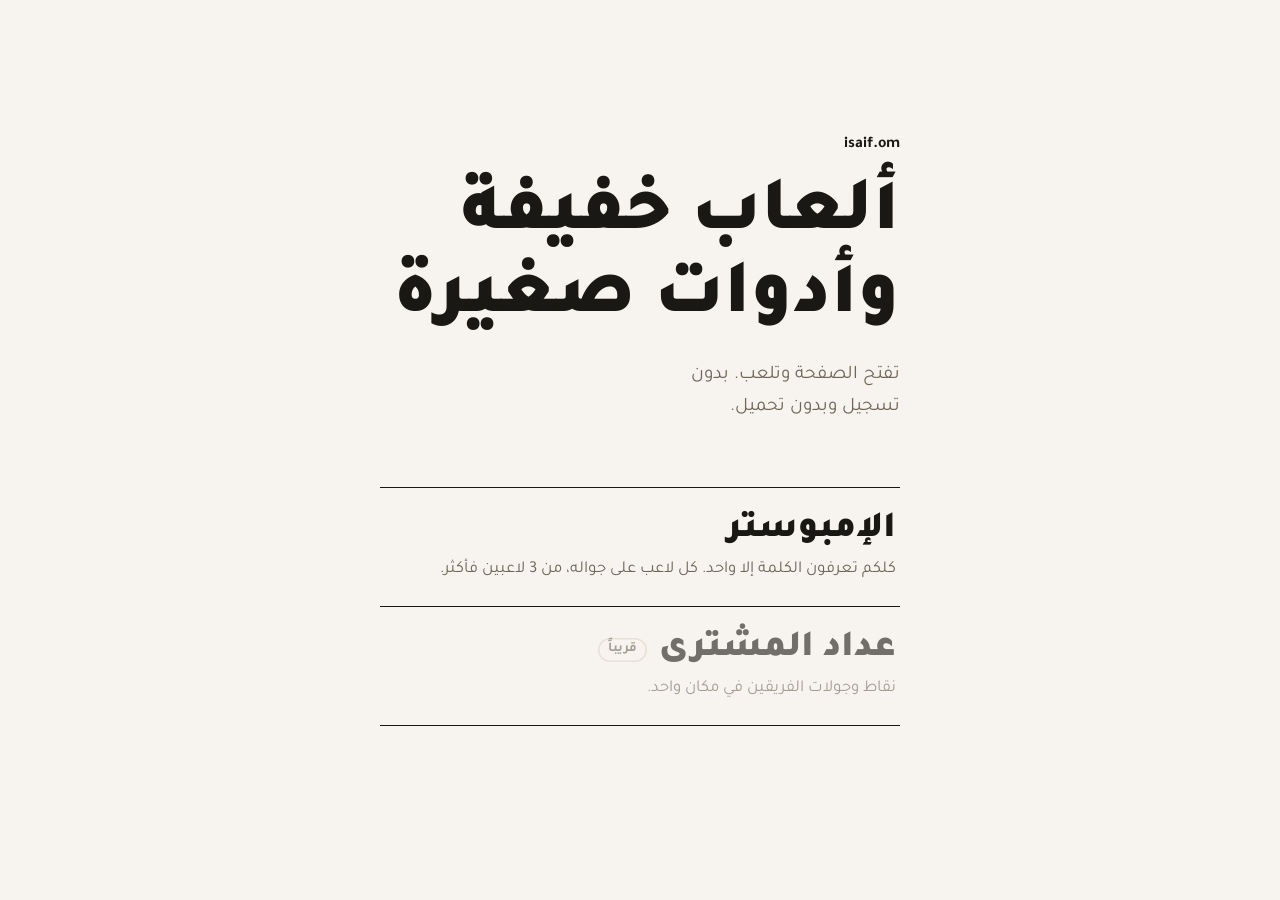
==== commit 176aa2ff: "Replace coming-soon page with games hub and Arabic imposter game Co-Authored-By: Claude Sonnet 5.5 <" ====
--- a/index.html
+++ b/index.html
@@ -1,629 +1,45 @@
 <!doctype html>
-<html lang="ar">
+<html lang="ar" dir="rtl">
 <head>
-  <meta charset="utf-8" />
-  <meta name="viewport" content="width=device-width,initial-scale=1" />
-  <title>قريباً — [isaif.om]</title>
-  <link rel="preconnect" href="https://fonts.googleapis.com">
-  <link rel="preconnect" href="https://fonts.gstatic.com" crossorigin>
-  <link href="https://fonts.googleapis.com/css2?family=Cairo:wght@300;400;600;700&family=Orbitron:wght@400;700;900&family=Rajdhani:wght@300;400;500;600;700&display=swap" rel="stylesheet">
-  <style>
-    :root{
-      --bg-primary: #000000;
-      --bg-secondary: #001100;
-      --accent-green: #00FF41;
-      --accent-cyan: #00FFFF;
-      --accent-magenta: #FF00FF;
-      --accent-amber: #FFB000;
-      --text-primary: #00FF41;
-      --text-secondary: #00FFFF;
-      --border-color: #333333;
-      --glow-primary: rgba(0, 255, 65, 0.4);
-      --glow-secondary: rgba(0, 255, 255, 0.3);
-      --shadow-deep: rgba(0, 0, 0, 0.8);
-    }
-    
-    * {
-      box-sizing: border-box;
-      margin: 0;
-      padding: 0;
-      -webkit-font-smoothing: antialiased;
-      -moz-osx-font-smoothing: grayscale;
-    }
-    
-    body {
-      font-family: 'Rajdhani', sans-serif;
-      min-height: 100vh;
-      display: flex;
-      align-items: center;
-      justify-content: center;
-      background: 
-        radial-gradient(circle at 20% 80%, var(--glow-primary) 0%, transparent 60%),
-        radial-gradient(circle at 80% 20%, var(--glow-secondary) 0%, transparent 60%),
-        linear-gradient(135deg, var(--bg-primary) 0%, var(--bg-secondary) 100%);
-      color: var(--text-primary);
-      padding: 24px;
-      position: relative;
-      overflow-x: hidden;
-    }
-    
-    /* Animated grid background with soft glow */
-    body::before {
-      content: '';
-      position: fixed;
-      top: 0;
-      left: 0;
-      width: 100%;
-      height: 100%;
-      background-image: 
-        linear-gradient(rgba(0, 255, 65, 0.08) 1px, transparent 1px),
-        linear-gradient(90deg, rgba(0, 255, 65, 0.08) 1px, transparent 1px);
-      background-size: 40px 40px;
-      z-index: -2;
-      animation: grid-move 30s linear infinite;
-      filter: blur(0.5px);
-    }
-    
-    /* Animated scanlines with subtle glow */
-    body::after {
-      content: '';
-      position: fixed;
-      top: 0;
-      left: 0;
-      width: 100%;
-      height: 100%;
-      background: repeating-linear-gradient(
-        0deg,
-        transparent,
-        transparent 3px,
-        rgba(0, 255, 65, 0.02) 3px,
-        rgba(0, 255, 65, 0.02) 4px
-      );
-      z-index: -1;
-      pointer-events: none;
-      animation: scanline-move 2s linear infinite;
-    }
-    
-    /* Viewport frame */
-    .viewport-frame {
-      position: fixed;
-      top: 20px;
-      left: 20px;
-      right: 20px;
-      bottom: 20px;
-      border: 1px solid var(--accent-green);
-      border-radius: 8px;
-      z-index: 10;
-      pointer-events: none;
-      box-shadow: 
-        inset 0 0 20px var(--glow-primary),
-        0 0 40px var(--glow-primary);
-      animation: frame-pulse 4s ease-in-out infinite alternate;
-    }
-    
-    @keyframes grid-move {
-      0% { transform: translate(0, 0); }
-      100% { transform: translate(40px, 40px); }
-    }
-    
-    @keyframes scanline-move {
-      0% { transform: translateY(0); }
-      100% { transform: translateY(4px); }
-    }
-    
-    @keyframes frame-pulse {
-      0% { 
-        box-shadow: 
-          inset 0 0 20px var(--glow-primary),
-          0 0 40px var(--glow-primary);
-      }
-      100% { 
-        box-shadow: 
-          inset 0 0 30px var(--glow-primary),
-          0 0 60px var(--glow-primary);
-      }
-    }
-    
-    .card {
-      max-width: 900px;
-      width: 100%;
-      background: rgba(0, 0, 0, 0.85);
-      padding: 48px 40px;
-      border: 1px solid var(--accent-green);
-      border-radius: 12px;
-      text-align: center;
-      position: relative;
-      box-shadow: 
-        0 0 40px var(--glow-primary),
-        inset 0 0 30px rgba(0, 255, 65, 0.05),
-        0 8px 32px var(--shadow-deep);
-      backdrop-filter: blur(8px);
-      animation: card-glow 3s ease-in-out infinite alternate;
-      transform: translateY(0);
-      transition: all 0.3s ease;
-    }
-    
-    .card:hover {
-      transform: translateY(-4px);
-      box-shadow: 
-        0 0 60px var(--glow-primary),
-        inset 0 0 40px rgba(0, 255, 65, 0.08),
-        0 12px 48px var(--shadow-deep);
-    }
-    
-    /* Cyber corner decorations */
-    .card::before,
-    .card::after {
-      content: '';
-      position: absolute;
-      width: 24px;
-      height: 24px;
-      border: 2px solid var(--accent-green);
-      border-radius: 4px;
-      box-shadow: 0 0 12px var(--glow-primary);
-    }
-    
-    .card::before {
-      top: -2px;
-      left: -2px;
-      border-right: none;
-      border-bottom: none;
-    }
-    
-    .card::after {
-      bottom: -2px;
-      right: -2px;
-      border-left: none;
-      border-top: none;
-    }
-    
-    @keyframes card-glow {
-      0% { 
-        box-shadow: 
-          0 0 40px var(--glow-primary),
-          inset 0 0 30px rgba(0, 255, 65, 0.05),
-          0 8px 32px var(--shadow-deep);
-      }
-      100% { 
-        box-shadow: 
-          0 0 60px var(--glow-primary),
-          inset 0 0 40px rgba(0, 255, 65, 0.08),
-          0 8px 32px var(--shadow-deep);
-      }
-    }
-    
-    h1 {
-      font-family: 'Cairo', sans-serif;
-      font-weight: 700;
-      font-size: 2.5rem;
-      margin-bottom: 24px;
-      color: var(--accent-green);
-      text-shadow: 
-        0 0 20px var(--glow-primary),
-        0 0 40px var(--glow-primary),
-        0 0 60px var(--glow-primary);
-      animation: glow-pulse 3s ease-in-out infinite alternate;
-      position: relative;
-      letter-spacing: 2px;
-    }
-    
-    /* Animated underline for Arabic text */
-    h1::after {
-      content: '';
-      position: absolute;
-      bottom: -8px;
-      left: 50%;
-      transform: translateX(-50%);
-      width: 0;
-      height: 3px;
-      background: linear-gradient(90deg, transparent, var(--accent-green), transparent);
-      box-shadow: 0 0 10px var(--glow-primary);
-      animation: underline-load 4s ease-in-out infinite;
-    }
-    
-    @keyframes glow-pulse {
-      0% { 
-        text-shadow: 
-          0 0 20px var(--glow-primary),
-          0 0 40px var(--glow-primary),
-          0 0 60px var(--glow-primary);
-      }
-      100% { 
-        text-shadow: 
-          0 0 30px var(--glow-primary),
-          0 0 60px var(--glow-primary),
-          0 0 80px var(--glow-primary);
-      }
-    }
-    
-    @keyframes underline-load {
-      0%, 100% { width: 0; opacity: 0; }
-      50% { width: 80%; opacity: 1; }
-    }
-    
-    p.lead {
-      color: var(--text-secondary);
-      margin-bottom: 32px;
-      font-size: 1.1rem;
-      line-height: 1.8;
-      opacity: 0.95;
-      font-weight: 300;
-      letter-spacing: 0.5px;
-      text-shadow: 0 0 10px var(--glow-secondary);
-    }
-    
-    .links {
-      display: flex;
-      gap: 24px;
-      justify-content: center;
-      flex-wrap: wrap;
-      margin-top: 32px;
-    }
-    
-    .btn {
-      padding: 16px 32px;
-      border: 1px solid var(--accent-green);
-      background: rgba(0, 255, 65, 0.05);
-      color: var(--accent-green);
-      font-family: 'Rajdhani', sans-serif;
-      font-weight: 600;
-      font-size: 1rem;
-      text-decoration: none;
-      text-transform: uppercase;
-      letter-spacing: 1px;
-      position: relative;
-      transition: all 0.4s cubic-bezier(0.25, 0.46, 0.45, 0.94);
-      border-radius: 8px;
-      cursor: pointer;
-      display: inline-flex;
-      align-items: center;
-      gap: 8px;
-      overflow: hidden;
-      box-shadow: 
-        0 0 20px var(--glow-primary),
-        inset 0 0 20px rgba(0, 255, 65, 0.1);
-    }
-    
-    .btn::before {
-      content: '';
-      position: absolute;
-      top: 0;
-      left: -100%;
-      width: 100%;
-      height: 100%;
-      background: linear-gradient(90deg, transparent, var(--glow-primary), transparent);
-      transition: left 0.6s ease;
-    }
-    
-    .btn:hover {
-      background: rgba(0, 255, 65, 0.1);
-      color: var(--accent-green);
-      box-shadow: 
-        0 0 40px var(--glow-primary),
-        inset 0 0 30px rgba(0, 255, 65, 0.2),
-        0 8px 24px var(--shadow-deep);
-      transform: translateY(-3px) scale(1.05);
-      border-color: var(--accent-green);
-    }
-    
-    .btn:hover::before {
-      left: 100%;
-    }
-    
-    .btn:active {
-      transform: translateY(-1px) scale(1.02);
-    }
-    
-    /* Modern cyber button corners */
-    .btn::after {
-      content: '';
-      position: absolute;
-      top: -1px;
-      left: -1px;
-      right: -1px;
-      bottom: -1px;
-      background: linear-gradient(45deg, var(--accent-green), transparent, var(--accent-green));
-      border-radius: 8px;
-      z-index: -1;
-      opacity: 0;
-      transition: opacity 0.3s ease;
-    }
-    
-    .btn:hover::after {
-      opacity: 0.3;
-    }
-    
-    small {
-      display: block;
-      margin-top: 32px;
-      opacity: 0.8;
-      color: var(--accent-cyan);
-      font-size: 0.9rem;
-      font-weight: 300;
-      letter-spacing: 1px;
-      text-shadow: 0 0 8px var(--glow-secondary);
-    }
-    
-    /* Enhanced blinking cursor effect */
-    .cursor-blink {
-      animation: blink 1.2s infinite;
-      color: var(--accent-green);
-      text-shadow: 0 0 10px var(--glow-primary);
-    }
-    
-    @keyframes blink {
-      0%, 45% { opacity: 1; }
-      46%, 100% { opacity: 0; }
-    }
-    
-    /* Modern cyber icons */
-    .pixel-icon {
-      display: inline-block;
-      width: 18px;
-      height: 18px;
-      margin-right: 8px;
-      vertical-align: middle;
-      border-radius: 4px;
-      position: relative;
-      box-shadow: 0 0 8px var(--glow-primary);
-    }
-    
-    .icon-email {
-      background: linear-gradient(135deg, var(--accent-green), rgba(0, 255, 65, 0.8));
-      border: 1px solid var(--accent-green);
-    }
-    
-    .icon-email::before {
-      content: '';
-      position: absolute;
-      top: 3px;
-      left: 3px;
-      right: 3px;
-      bottom: 3px;
-      border: 1px solid var(--bg-primary);
-      border-radius: 2px;
-    }
-    
-    .icon-linkedin {
-      background: linear-gradient(135deg, var(--accent-cyan), rgba(0, 255, 255, 0.8));
-      border: 1px solid var(--accent-cyan);
-    }
-    
-    .icon-linkedin::before {
-      content: '';
-      position: absolute;
-      top: 3px;
-      left: 3px;
-      right: 3px;
-      bottom: 3px;
-      background: var(--bg-primary);
-      border-radius: 2px;
-    }
-    
-    .icon-github {
-      background: linear-gradient(135deg, var(--accent-magenta), rgba(255, 0, 255, 0.8));
-      border: 1px solid var(--accent-magenta);
-    }
-    
-    .icon-github::before {
-      content: '';
-      position: absolute;
-      top: 5px;
-      left: 5px;
-      right: 5px;
-      bottom: 5px;
-      background: var(--bg-primary);
-      border-radius: 50%;
-    }
-    
-    
-    /* Terminal console logs */
-    .console-logs {
-      position: fixed;
-      top: 40px;
-      left: 40px;
-      right: 40px;
-      height: 60px;
-      overflow: hidden;
-      z-index: 5;
-      pointer-events: none;
-      font-family: 'Orbitron', monospace;
-      font-size: 10px;
-      color: var(--accent-cyan);
-      opacity: 0.3;
-    }
-    
-    .console-log {
-      position: absolute;
-      white-space: nowrap;
-      animation: console-scroll 15s linear infinite;
-      text-shadow: 0 0 5px var(--glow-secondary);
-    }
-    
-    @keyframes console-scroll {
-      0% { transform: translateX(100%); }
-      100% { transform: translateX(-100%); }
-    }
-    
-    /* Responsive design */
-    @media (min-width: 768px) {
-      h1 { font-size: 3rem; }
-      p.lead { font-size: 1.2rem; }
-      .card { padding: 56px 48px; }
-    }
-    
-    @media (max-width: 767px) {
-      body { padding: 16px; }
-      .viewport-frame {
-        top: 10px;
-        left: 10px;
-        right: 10px;
-        bottom: 10px;
-      }
-      .console-logs {
-        top: 20px;
-        left: 20px;
-        right: 20px;
-        height: 40px;
-        font-size: 8px;
-      }
-      h1 { font-size: 2rem; }
-      p.lead { font-size: 1rem; }
-      .card { padding: 32px 24px; }
-      .links {
-        flex-direction: column;
-        align-items: center;
-        gap: 16px;
-      }
-      .btn {
-        width: 240px;
-        padding: 14px 28px;
-        font-size: 0.9rem;
-      }
-    }
-    
-    @media (max-width: 480px) {
-      h1 { font-size: 1.6rem; }
-      .card { padding: 24px 20px; }
-      .btn { width: 200px; padding: 12px 24px; }
-    }
-  </style>
+<meta charset="utf-8">
+<meta name="viewport" content="width=device-width, initial-scale=1, viewport-fit=cover">
+<title>isaif.om | ألعاب خفيفة وأدوات صغيرة</title>
+<meta name="description" content="ألعاب وأدوات خفيفة تفتحها وتستخدمها مباشرة. بدون تسجيل وبدون تحميل.">
+<meta name="theme-color" content="#F7F4EF">
+<meta property="og:type" content="website">
+<meta property="og:title" content="isaif.om">
+<meta property="og:description" content="ألعاب خفيفة وأدوات صغيرة. تفتح وتلعب.">
+<link rel="icon" href="data:image/svg+xml,%3Csvg xmlns='http://www.w3.org/2000/svg' viewBox='0 0 64 64'%3E%3Crect width='64' height='64' rx='16' fill='%231A1814'/%3E%3Ccircle cx='32' cy='32' r='12' fill='%23C9A84C'/%3E%3C/svg%3E">
+<link rel="preconnect" href="https://fonts.googleapis.com">
+<link rel="preconnect" href="https://fonts.gstatic.com" crossorigin>
+<link href="https://fonts.googleapis.com/css2?family=Tajawal:wght@400;500;700;800;900&display=swap" rel="stylesheet">
+<link rel="stylesheet" href="assets/style.css">
 </head>
 <body>
-  <!-- Viewport Frame -->
-  <div class="viewport-frame"></div>
-  
-  <!-- Console Logs -->
-  <div class="console-logs" id="console-logs"></div>
-  
-  
-  <!-- Main Content -->
-  <div class="card">
-    <h1>قريباً<span class="cursor-blink">_</span></h1>
-    <p class="lead">أعمل الآن على بناء موقعي المهني. شكرًا لزيارتك — يمكنك التواصل معي عبر الروابط أدناه</p>
+<main class="wrap">
+  <header class="hub-head">
+    <span class="brand">isaif.om</span>
+    <h1 class="display">ألعاب خفيفة<br>وأدوات صغيرة</h1>
+    <p class="lede">تفتح الصفحة وتلعب. بدون تسجيل وبدون تحميل.</p>
+  </header>
 
-    <div class="links">
-      <a class="btn" href="mailto:saifh.hamami@gmail.com">
-        <span class="pixel-icon icon-email"></span>مراسلة
+  <ul class="index">
+    <li>
+      <a class="entry" href="games/imposter/">
+        <span class="entry-top"><span class="entry-title">الإمبوستر</span></span>
+        <span class="entry-desc">كلكم تعرفون الكلمة إلا واحد. كل لاعب على جواله، من 3 لاعبين فأكثر.</span>
       </a>
-      <a class="btn" href="https://www.linkedin.com/in/saif-al-hamami" target="_blank" rel="noopener">
-        <span class="pixel-icon icon-linkedin"></span>LinkedIn
-      </a>
-      <a class="btn" href="https://github.com/Saif-hamed" target="_blank" rel="noopener">
-        <span class="pixel-icon icon-github"></span>GitHub
-      </a>
-    </div>
-
-    <small>Saif Al Hamami / Full Stack Developer<span class="cursor-blink">_</span></small>
-  </div>
-
-  <script>
-
-    // Console logs system
-    const consoleMessages = [
-      '> Initializing system...',
-      '> Loading cyber-terminal interface...',
-      '> Establishing secure connection...',
-      '> Welcome to isaif.om',
-      '> Full Stack Developer online',
-      '> Ready for deployment',
-      '> System status: ACTIVE',
-      '> Terminal interface: READY',
-      '> Contact protocols: ENABLED',
-      '> Professional portfolio: IN DEVELOPMENT'
-    ];
-
-    function createConsoleLog() {
-      const consoleLogs = document.getElementById('console-logs');
-      if (!consoleLogs) return;
-      
-      const message = consoleMessages[Math.floor(Math.random() * consoleMessages.length)];
-      const logElement = document.createElement('div');
-      logElement.className = 'console-log';
-      logElement.textContent = message;
-      
-      // Randomize vertical position
-      const randomTop = Math.random() * 40;
-      logElement.style.top = randomTop + 'px';
-      
-      consoleLogs.appendChild(logElement);
-      
-      // Remove after animation
-      setTimeout(() => {
-        if (logElement.parentNode) {
-          logElement.parentNode.removeChild(logElement);
-        }
-      }, 15000);
-    }
-
-    // Initialize console logs
-    function initConsoleLogs() {
-      // Create initial logs
-      for (let i = 0; i < 3; i++) {
-        setTimeout(() => {
-          createConsoleLog();
-        }, i * 2000);
-      }
-      
-      // Continue creating logs periodically
-      setInterval(() => {
-        if (Math.random() < 0.4) { // 40% chance every 8 seconds
-          createConsoleLog();
-        }
-      }, 8000);
-    }
-
-    // Smooth fade-in animation for main content
-    function initFadeIn() {
-      const card = document.querySelector('.card');
-      if (card) {
-        card.style.opacity = '0';
-        card.style.transform = 'translateY(30px)';
-        
-        setTimeout(() => {
-          card.style.transition = 'all 1s ease-out';
-          card.style.opacity = '1';
-          card.style.transform = 'translateY(0)';
-        }, 300);
-      }
-    }
-
-    // Initialize all systems
-    window.addEventListener('load', () => {
-      initCustomCursor();
-      initConsoleLogs();
-      initFadeIn();
-    });
-
-    // Handle page visibility for performance
-    document.addEventListener('visibilitychange', () => {
-      if (document.hidden) {
-        // Pause animations when tab is not visible
-        document.body.style.animationPlayState = 'paused';
-      } else {
-        document.body.style.animationPlayState = 'running';
-      }
-    });
-
-    // Add keyboard accessibility
-    document.addEventListener('keydown', (e) => {
-      if (e.key === 'Tab') {
-        // Show default cursor when navigating with keyboard
-        if (cursor) cursor.style.opacity = '0';
-      }
-    });
-
-    document.addEventListener('mousedown', () => {
-      // Hide cursor on click for better UX
-      if (cursor) cursor.style.opacity = '0';
-    });
-
-    document.addEventListener('mouseup', () => {
-      // Show cursor after click
-      setTimeout(() => {
-        if (cursor) cursor.style.opacity = '1';
-      }, 100);
-    });
-  </script>
+    </li>
+    <li>
+      <div class="entry entry--soon">
+        <span class="entry-top">
+          <span class="entry-title">عداد المشترى</span>
+          <span class="tag tag--soft">قريباً</span>
+        </span>
+        <span class="entry-desc">نقاط وجولات الفريقين في مكان واحد.</span>
+      </div>
+    </li>
+  </ul>
+</main>
 </body>
 </html>
--- a/assets/style.css
+++ b/assets/style.css
@@ -0,0 +1,161 @@
+/* isaif.om — الأساسيات المشتركة بين كل الصفحات */
+
+:root {
+  --paper: #F7F4EF;
+  --ink: #1A1814;
+  --muted: #6E6759;
+  --line: #DDD6C6;
+  --gold: #C9A84C;
+  --gold-deep: #7C5F14;
+  --alert: #A33A2E;
+  --r-lg: 28px;
+  --r-md: 16px;
+  --font: "Tajawal", "Segoe UI", Tahoma, "Noto Sans Arabic", system-ui, sans-serif;
+}
+
+*, *::before, *::after { box-sizing: border-box; }
+* { margin: 0; }
+
+html { -webkit-text-size-adjust: 100%; }
+
+body {
+  background: var(--paper);
+  color: var(--ink);
+  font-family: var(--font);
+  font-size: 18px;
+  line-height: 1.65;
+  min-height: 100dvh;
+  -webkit-font-smoothing: antialiased;
+  padding: env(safe-area-inset-top) env(safe-area-inset-right) env(safe-area-inset-bottom) env(safe-area-inset-left);
+}
+
+button, input { font: inherit; color: inherit; }
+a { color: inherit; }
+
+:focus-visible { outline: 3px solid var(--ink); outline-offset: 3px; }
+
+.wrap {
+  width: 100%;
+  max-width: 560px;
+  margin-inline: auto;
+  padding: 24px 20px 56px;
+}
+
+/* ---------- الخط والعناوين ---------- */
+
+.display {
+  font-size: clamp(2.9rem, 13vw, 4.8rem);
+  font-weight: 900;
+  line-height: 1.08;
+}
+.display--sm { font-size: clamp(2.4rem, 10vw, 3.6rem); }
+
+.display, .lede, .h2 { text-wrap: balance; }
+.lede { font-size: 1.2rem; color: var(--muted); max-width: 32ch; }
+.h2 { font-size: 1.5rem; font-weight: 800; line-height: 1.3; }
+.hint { color: var(--muted); font-size: 1rem; }
+
+.brand {
+  display: inline-block;
+  justify-self: start;
+  font-weight: 700;
+  font-size: 1rem;
+  text-decoration: none;
+  direction: ltr;
+}
+
+/* ---------- الأزرار ---------- */
+
+.btn {
+  appearance: none;
+  border: 0;
+  cursor: pointer;
+  font-weight: 700;
+  font-size: 1.05rem;
+  min-height: 54px;
+  padding: 0 24px;
+  border-radius: var(--r-md);
+  background: var(--ink);
+  color: var(--paper);
+  display: inline-flex;
+  align-items: center;
+  justify-content: center;
+  text-decoration: none;
+  transition: transform .08s ease, background-color .15s ease;
+}
+.btn:active:not([disabled]) { transform: scale(.98); }
+.btn[disabled] { opacity: .4; cursor: not-allowed; }
+.btn--gold { background: var(--gold); color: var(--ink); }
+.btn--ghost { background: transparent; color: var(--ink); box-shadow: inset 0 0 0 1.5px var(--ink); }
+.btn--block { width: 100%; }
+.btn--text {
+  background: none;
+  color: var(--muted);
+  min-height: 44px;
+  font-weight: 500;
+  text-decoration: underline;
+  text-underline-offset: 4px;
+}
+
+/* ---------- حقول الإدخال ---------- */
+
+.field { display: grid; gap: 6px; }
+.field label { font-weight: 700; font-size: 1rem; }
+.input {
+  width: 100%;
+  min-height: 56px;
+  padding: 0 16px;
+  font-size: 1.15rem;
+  border-radius: var(--r-md);
+  border: 1.5px solid var(--line);
+  background: #fff;
+}
+.input:focus-visible { outline: 3px solid var(--ink); outline-offset: 1px; border-color: var(--ink); }
+.input--code { text-align: center; letter-spacing: .3em; font-weight: 800; direction: ltr; }
+
+/* ---------- وسوم صغيرة ---------- */
+
+.tag {
+  display: inline-block;
+  font-size: .85rem;
+  font-weight: 700;
+  line-height: 1.6;
+  padding: 1px 10px;
+  border-radius: 999px;
+  background: var(--ink);
+  color: var(--paper);
+}
+.tag--gold { background: var(--gold); color: var(--ink); }
+.tag--soft { background: transparent; color: var(--muted); box-shadow: inset 0 0 0 1.5px var(--line); }
+.tag--alert { background: var(--alert); color: #fff; }
+
+/* ---------- الصفحة الرئيسية ---------- */
+
+.hub-head { display: grid; gap: 18px; padding-top: 12vh; padding-bottom: 7vh; }
+
+.index { list-style: none; padding: 0; border-bottom: 1.5px solid var(--ink); }
+.index li { border-top: 1.5px solid var(--ink); }
+
+.entry {
+  display: grid;
+  gap: 4px;
+  padding: 22px 4px;
+  text-decoration: none;
+  transition: background-color .15s ease, padding .15s ease;
+}
+.entry-top { display: flex; align-items: center; gap: 12px; flex-wrap: wrap; }
+.entry-title { font-size: 2.3rem; font-weight: 900; line-height: 1.15; }
+.entry-desc { color: var(--muted); font-size: 1.05rem; }
+a.entry:active { background: var(--gold); }
+a.entry:active .entry-desc { color: var(--ink); }
+@media (hover: hover) {
+  a.entry:hover { background: var(--gold); padding-inline: 16px; }
+  a.entry:hover .entry-desc { color: var(--ink); }
+}
+.entry--soon { opacity: .6; }
+
+/* ---------- احترام تفضيل تقليل الحركة ---------- */
+
+@media (prefers-reduced-motion: reduce) {
+  *, *::before, *::after { animation: none !important; transition: none !important; }
+}
